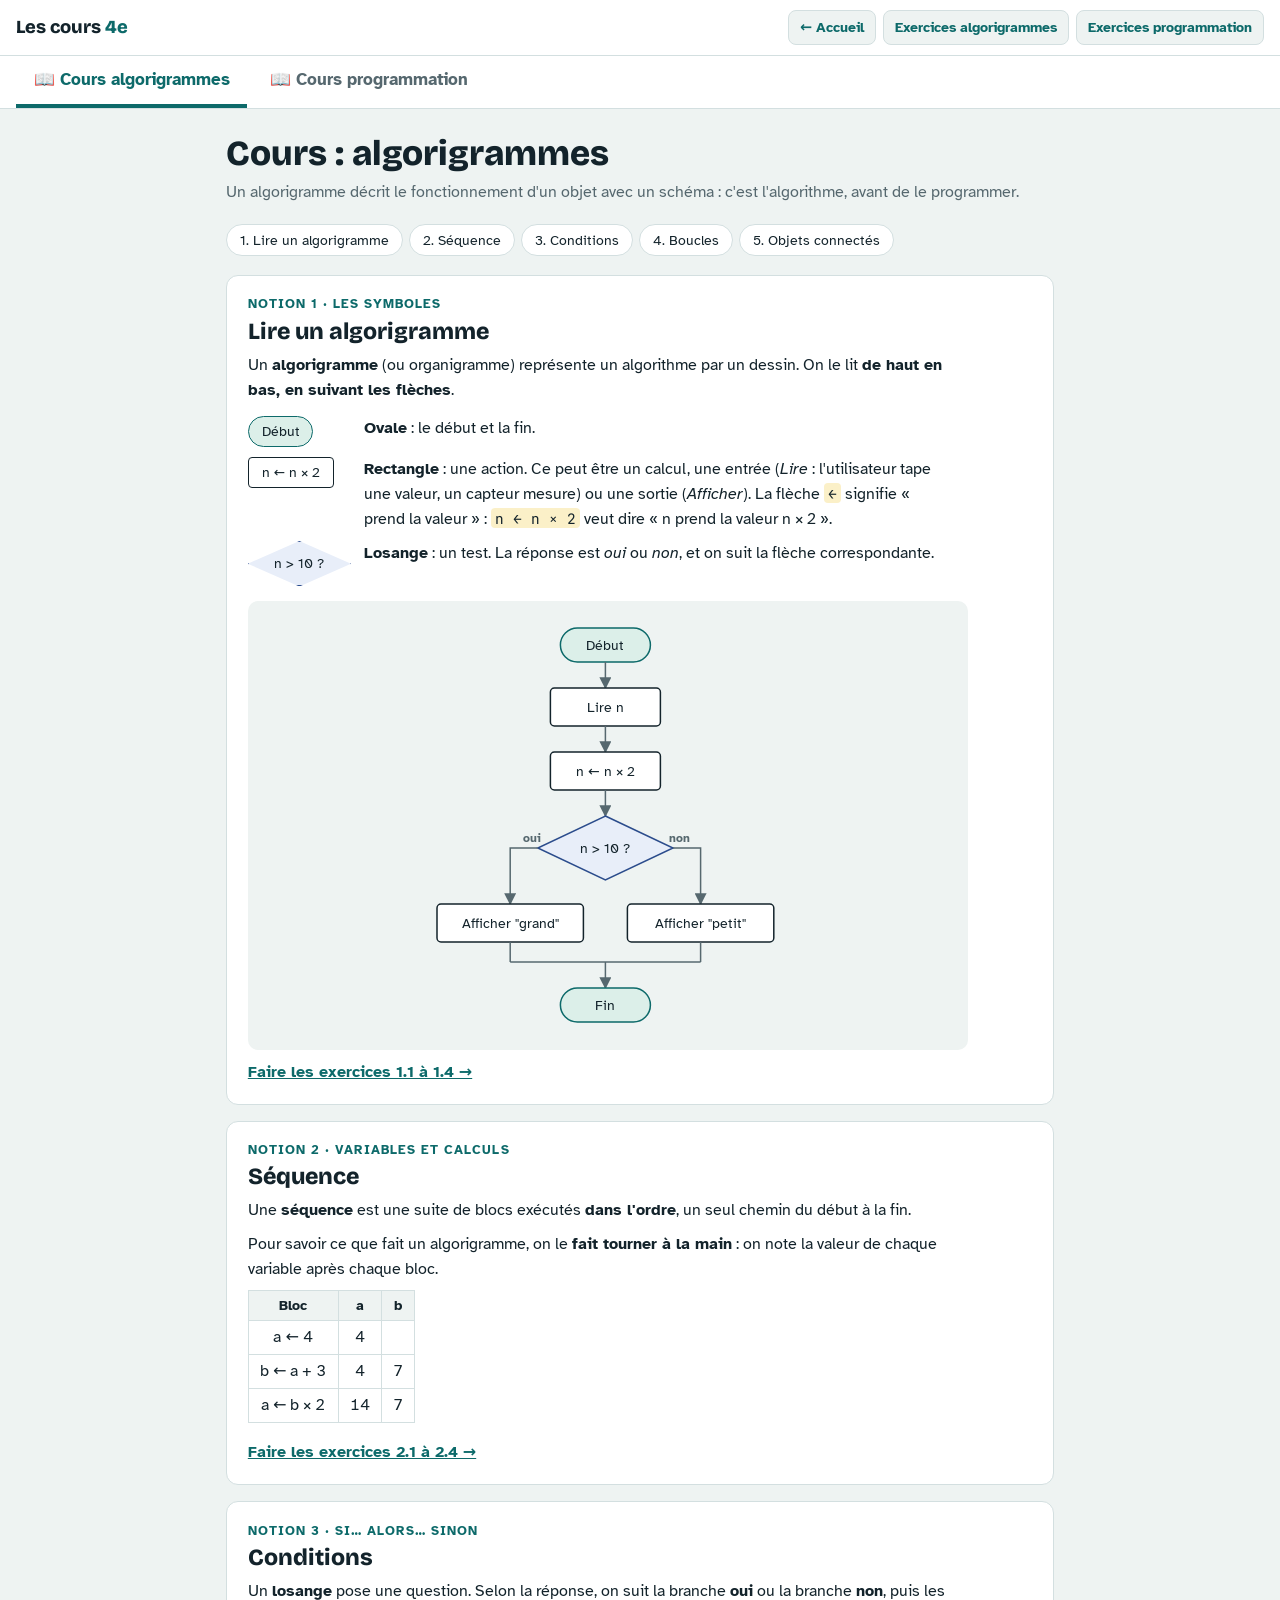
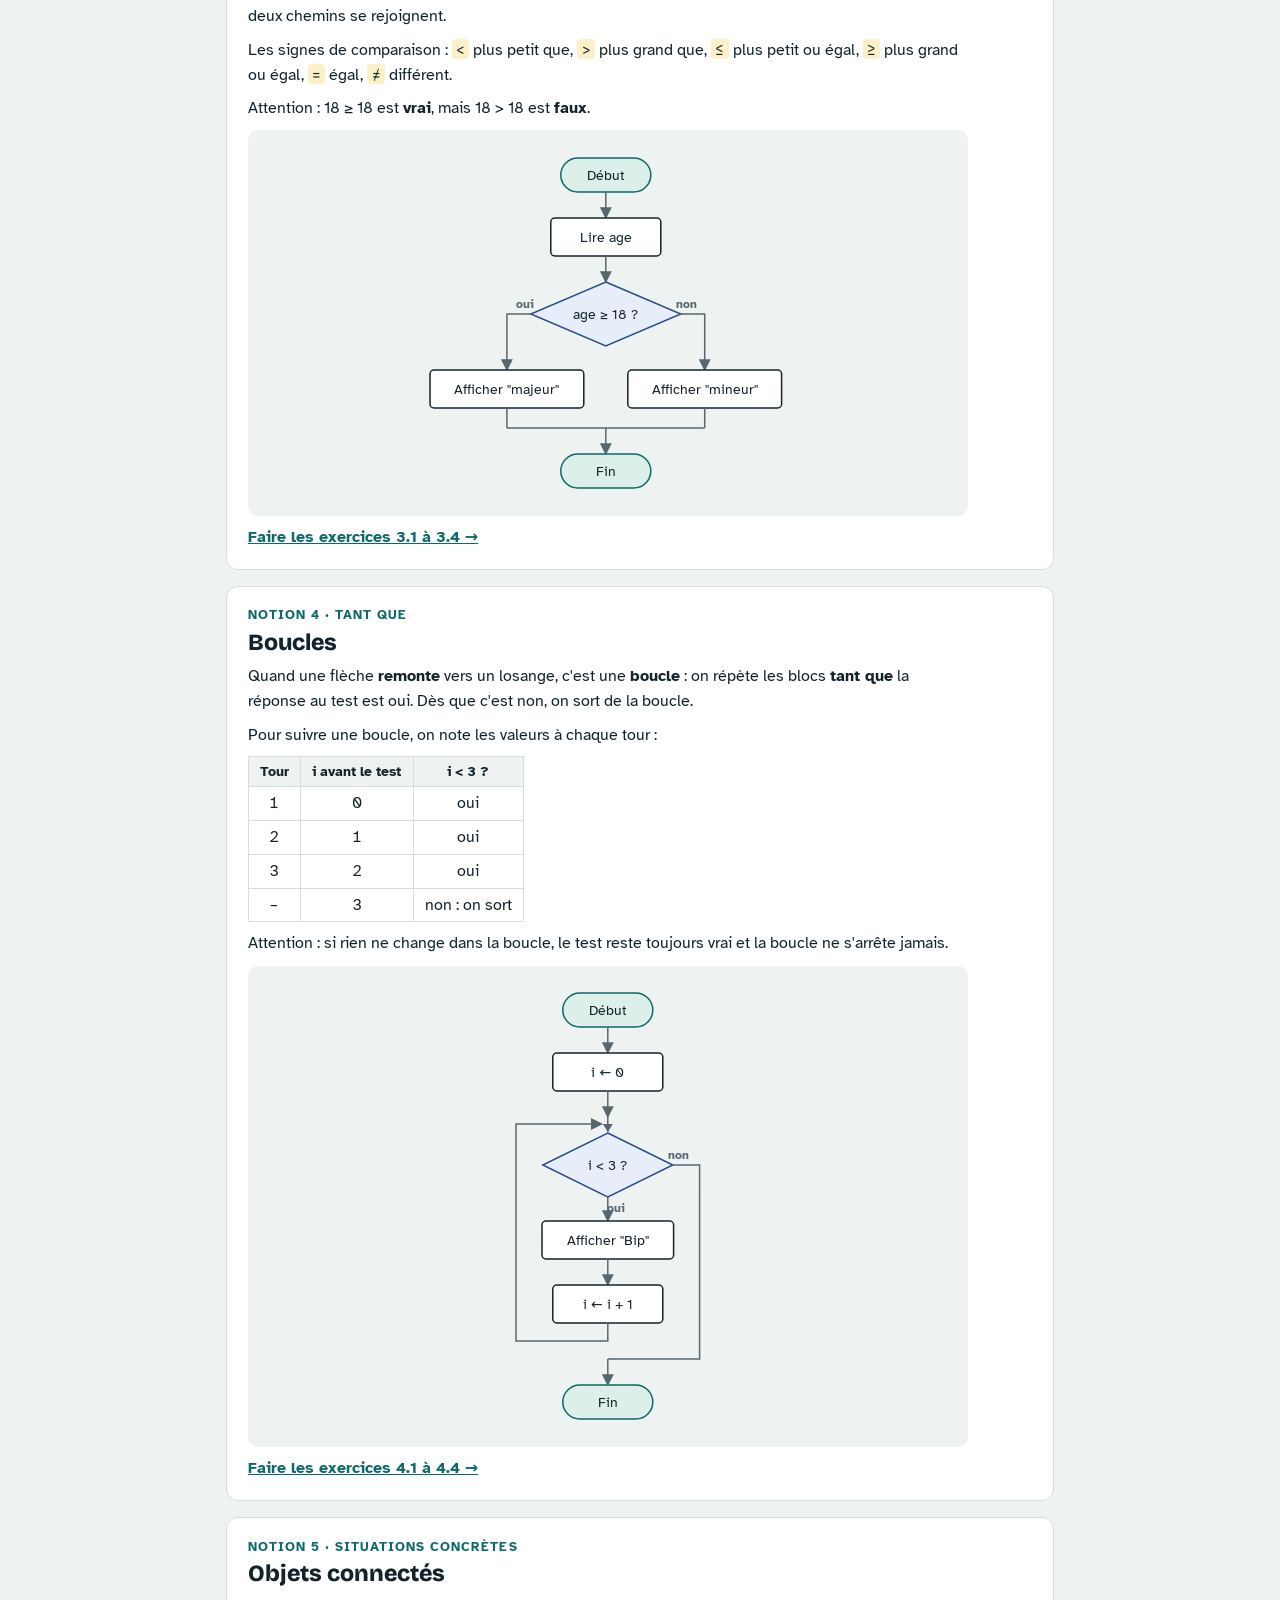
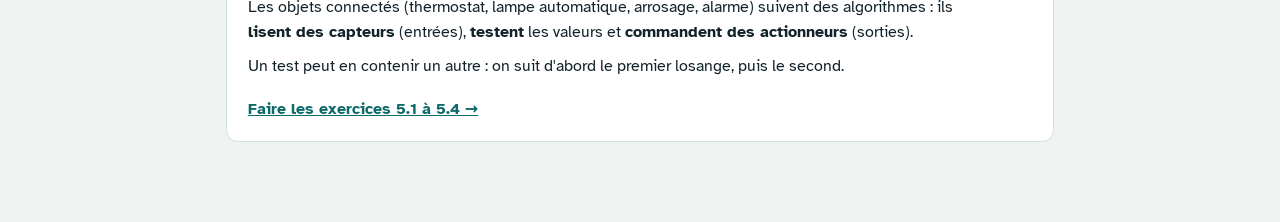
==== cours.html @ adcf1be6 "Add files via upload" ====
<!doctype html>
<html lang="fr">
<head>
<meta charset="utf-8">
<meta name="viewport" content="width=device-width,initial-scale=1">
<title>Les cours · 4e</title>
<link rel="preconnect" href="https://fonts.googleapis.com">
<link rel="preconnect" href="https://fonts.gstatic.com" crossorigin>
<link rel="stylesheet" href="https://fonts.googleapis.com/css2?family=Atkinson+Hyperlegible:ital,wght@0,400;0,700;1,400&family=Bricolage+Grotesque:opsz,wght@12..96,600;12..96,800&family=JetBrains+Mono:wght@400;600&display=swap">
<link rel="stylesheet" href="style.css?v=20261015a">
<style>
body { min-height: 100vh; }
.barre .droite { margin-left: auto; }
.onglets { display: flex; gap: .3rem; padding: 0 16px; background: var(--papier); border-bottom: 1px solid var(--trait); overflow-x: auto; }
.onglets button { border: 0; background: none; font: 700 1.05rem var(--f-texte); color: var(--doux); padding: .85rem 1.1rem; border-bottom: 4px solid transparent; cursor: pointer; white-space: nowrap; }
.onglets button:hover { color: var(--encre); }
.onglets button[aria-selected="true"] { color: var(--accent); border-bottom-color: var(--accent); }
main { max-width: 860px; margin: 0 auto; padding: 1.6rem 16px 5rem; display: grid; gap: 1.2rem; }
.intro h1 { font-size: clamp(1.6rem, 4vw, 2.2rem); font-weight: 800; }
.intro p { margin: .3rem 0 0; color: var(--doux); }
.sommaire { display: flex; flex-wrap: wrap; gap: .4rem; }
.sommaire a { text-decoration: none; color: var(--encre); background: var(--papier); border: 1.5px solid var(--trait); border-radius: 99px; padding: .25rem .8rem; font-size: .9rem; }
.sommaire a:hover { border-color: var(--accent); }
.lecon { background: var(--papier); border: 1px solid var(--trait); border-radius: 12px; padding: 1.2rem 1.3rem; scroll-margin-top: 1rem; }
.lecon .num { font-size: .8rem; text-transform: uppercase; letter-spacing: .08em; color: var(--accent); font-weight: 700; }
.lecon h2 { font-size: 1.45rem; font-weight: 800; margin-top: .15rem; }
.lecon .texte { max-width: 72ch; }
.lecon .texte p { margin: .55rem 0; }
.lecon table.ops { border-collapse: collapse; margin: .5rem 0; } .lecon table.ops td { padding: .3rem .8rem .3rem 0; vertical-align: top; }
.lien-exos { display: inline-block; margin-top: .6rem; font-weight: 700; color: var(--accent); }
.cours-schema { background: var(--fond); border-radius: 10px; padding: .6rem; }
@media print { .barre, .onglets, .sommaire, .lien-exos { display: none; } body { background: #fff; } .lecon { break-inside: avoid; } }
</style>
</head>
<body>
<header class="barre">
  <div class="marque">Les cours <span>4e</span></div>
  <nav class="onglets-haut droite" aria-label="Navigation">
    <a href="index.html">← Accueil</a><a href="exercices.html?p=algo">Exercices algorigrammes</a><a href="exercices.html?p=blocs">Exercices programmation</a>
  </nav>
</header>
<div class="onglets" role="tablist" aria-label="Cours">
  <button id="o-algo" role="tab" aria-controls="panneau" type="button">📖 Cours algorigrammes</button>
  <button id="o-blocs" role="tab" aria-controls="panneau" type="button">📖 Cours programmation</button>
</div>
<main id="panneau" role="tabpanel">
  <div class="intro"><h1 id="titre"></h1><p id="sous-titre"></p></div>
  <nav class="sommaire" id="sommaire" aria-label="Sommaire"></nav>
  <div id="lecons" style="display:grid;gap:1rem"></div>
</main>
<script src="blocs-moteur.js?v=20261015a"></script>
<script src="schema.js?v=20261015a"></script>
<script src="algorigrammes.js?v=20261015a"></script>
<script src="blocs.js?v=20261015a"></script>
<script>
"use strict";
const $ = id => document.getElementById(id);
const COURS = {
  algo: { donnees: window.PARCOURS_ALGO, titre: "Cours : algorigrammes", sous: "Un algorigramme décrit le fonctionnement d'un objet avec un schéma : c'est l'algorithme, avant de le programmer.", exos: "exercices.html?p=algo" },
  blocs: { donnees: window.PARCOURS_BLOCS, titre: "Cours : programmer un objet", sous: "Programmer avec des blocs les capteurs et les actionneurs d'un objet technique.", exos: "exercices.html?p=blocs" }
};
function afficher(nom) {
  if (!COURS[nom]) nom = "algo";
  const c = COURS[nom];
  ["algo", "blocs"].forEach(n => $("o-" + n).setAttribute("aria-selected", String(n === nom)));
  $("titre").textContent = c.titre; $("sous-titre").textContent = c.sous; document.title = c.titre + " · 4e";
  const som = $("sommaire"), lec = $("lecons");
  som.replaceChildren(); lec.replaceChildren();
  c.donnees.forEach((m, i) => {
    const ancre = `${nom}-${i + 1}`;
    const a = document.createElement("a");
    a.href = "#" + ancre; a.textContent = `${i + 1}. ${m.titre}`;
    a.addEventListener("click", ev => { ev.preventDefault(); document.getElementById(ancre).scrollIntoView({ behavior: "smooth" }); });
    som.appendChild(a);
    const s = document.createElement("section");
    s.className = "lecon"; s.id = ancre;
    s.innerHTML = `<div class="num"></div><h2></h2><div class="texte"></div>`;
    s.querySelector(".num").textContent = `Notion ${i + 1} · ${m.notion}`;
    s.querySelector("h2").textContent = m.titre;
    s.querySelector(".texte").innerHTML = m.cours + (m.schemaCours ? `<div class="cours-schema">${Schema.dessiner(m.schemaCours)}</div>` : "");
    const l = document.createElement("a");
    l.className = "lien-exos"; l.href = c.exos; l.textContent = `Faire les exercices ${i + 1}.1 à ${i + 1}.${m.exercices.length} →`;
    s.appendChild(l);
    lec.appendChild(s);
  });
}
const depuisAdresse = () => afficher(location.hash.replace("#", "").split("-")[0]);
["algo", "blocs"].forEach(n => $("o-" + n).addEventListener("click", () => { history.replaceState(null, "", "#" + n); afficher(n); window.scrollTo(0, 0); }));
window.addEventListener("hashchange", depuisAdresse);
depuisAdresse();
</script>
</body>
</html>
---- style.css ----
/* Styles communs des pages 4e (accueil, exercices, cours). */
:root {
  --fond: #eef3f2; --papier: #ffffff; --encre: #13232b; --doux: #56686f; --trait: #d3dfe0;
  --accent: #0d6a6a; --accent-fort: #0a5252; --surligne: #f2c230; --surligne-doux: #fbf0c8;
  --ok: #1d8049; --ok-doux: #dcf1e4; --ko: #b93d2a; --ko-doux: #f8e1dc; --code-fond: #f7faf9;
  --sch-ovale: #dcefe9; --sch-losange: #e8eef9; --sch-losange-trait: #2b4c8c; --sch-es-trait: #a86a00;
  --f-titre: "Bricolage Grotesque", "Segoe UI", system-ui, sans-serif;
  --f-texte: "Atkinson Hyperlegible", "Segoe UI", system-ui, sans-serif;
  --f-code: "JetBrains Mono", ui-monospace, "Cascadia Code", Consolas, monospace;
  --rayon: 10px;
  color-scheme: light;
}
@media (prefers-color-scheme: dark) {
  :root {
    --fond: #0e171a; --papier: #152126; --encre: #e3ecec; --doux: #93a5aa; --trait: #2a3b41;
    --accent: #4db3ab; --accent-fort: #7ccbc4; --surligne: #f0c645; --surligne-doux: #3b3420;
    --ok: #52c483; --ok-doux: #173326; --ko: #f07b63; --ko-doux: #3a211c; --code-fond: #111b1f;
    --sch-ovale: #173330; --sch-losange: #1b2740; --sch-losange-trait: #8aa8e6; --sch-es-trait: #f0c645;
    color-scheme: dark;
  }
}
* { box-sizing: border-box; }
[hidden] { display: none !important; }
html, body { height: 100%; }
body { margin: 0; background: var(--fond); color: var(--encre); font: 16px/1.55 var(--f-texte); }
button, input, textarea, select { font: inherit; color: inherit; }
code, pre { font-family: var(--f-code); font-size: .9em; }
:focus-visible { outline: 3px solid var(--surligne); outline-offset: 2px; }
h1, h2, h3 { font-family: var(--f-titre); text-wrap: balance; line-height: 1.15; margin: 0; }

.bouton { border: 1.5px solid var(--trait); background: var(--papier); border-radius: 8px; padding: .55rem 1rem; cursor: pointer; font-weight: 700; display: inline-flex; gap: .45rem; align-items: center; }
.bouton:hover:not(:disabled) { border-color: var(--accent); }
.bouton:disabled { opacity: .5; cursor: progress; }
.bouton.plein { background: var(--accent); border-color: var(--accent); color: var(--papier); }
.bouton.plein:hover:not(:disabled) { background: var(--accent-fort); border-color: var(--accent-fort); }
.bouton.discret { border-color: transparent; background: transparent; color: var(--doux); padding-inline: .6rem; }
.bouton.discret:hover { color: var(--encre); }
kbd { font-family: var(--f-code); font-size: .75em; border: 1px solid currentColor; border-radius: 4px; padding: 0 .3em; opacity: .7; font-weight: 400; }

/* ---------- Connexion ---------- */
#ecran-connexion { min-height: 100%; display: grid; place-items: center; padding: 2rem 16px; }
.carte-connexion { width: min(420px, 100%); background: var(--papier); border: 1px solid var(--trait); border-radius: 16px; padding: 2rem 1.75rem; display: grid; gap: 1.1rem; }
.carte-connexion h1 { font-size: 2rem; font-weight: 800; }
.carte-connexion h1 span { background: linear-gradient(transparent 60%, var(--surligne) 60%); padding-inline: .1em; }
.carte-connexion p { margin: 0; color: var(--doux); }
.champ { display: grid; gap: .3rem; }
.champ label { font-weight: 700; font-size: .95rem; }
.champ input { border: 1.5px solid var(--trait); border-radius: 8px; padding: .65rem .8rem; background: var(--fond); font-family: var(--f-code); }
.champ input:focus { border-color: var(--accent); outline: none; }
.erreur-connexion { color: var(--ko); background: var(--ko-doux); border-radius: 8px; padding: .6rem .8rem; font-size: .95rem; }
.bandeau-demo { background: var(--surligne-doux); border-radius: 8px; padding: .6rem .8rem; font-size: .9rem; }

/* ---------- Application ---------- */
#app { height: 100%; display: grid; grid-template-rows: auto 1fr; }
.barre { display: flex; align-items: center; gap: 1rem; padding: .6rem 16px; background: var(--papier); border-bottom: 1px solid var(--trait); flex-wrap: wrap; }
.barre .marque { font-family: var(--f-titre); font-weight: 800; font-size: 1.15rem; }
.barre .marque span { color: var(--accent); }
.jauge { display: flex; align-items: center; gap: .6rem; flex: 1; min-width: 160px; max-width: 360px; font-size: .9rem; color: var(--doux); font-variant-numeric: tabular-nums; }
.jauge .piste { flex: 1; height: 8px; background: var(--trait); border-radius: 99px; overflow: hidden; }
.jauge .rempli { height: 100%; background: var(--accent); border-radius: 99px; transition: width .4s; }
.statut { font-size: .85rem; color: var(--doux); display: flex; align-items: center; gap: .4rem; }
.statut::before { content: ""; width: 8px; height: 8px; border-radius: 50%; background: var(--ok); }
.statut.attente::before { background: var(--surligne); }
.statut.demo::before { background: var(--doux); }
.eleve { margin-left: auto; display: flex; align-items: center; gap: .5rem; font-weight: 700; }
.eleve small { font-weight: 400; color: var(--doux); }

.corps { display: grid; grid-template-columns: 250px minmax(0, 1fr); min-height: 0; }
#parcours { background: var(--papier); border-right: 1px solid var(--trait); overflow-y: auto; padding: 1rem .75rem 2rem; display: grid; gap: 1rem; align-content: start; }
.module h2 { font-size: .95rem; font-weight: 600; display: flex; justify-content: space-between; gap: .5rem; padding-inline: .35rem; }
.module h2 small { font-family: var(--f-texte); font-weight: 400; color: var(--doux); font-variant-numeric: tabular-nums; }
.module .notion { font-size: .8rem; color: var(--doux); padding-inline: .35rem; margin: .1rem 0 .45rem; }
.pastilles { display: grid; grid-template-columns: repeat(4, 1fr); gap: .35rem; }
.pastille { border: 1.5px solid var(--trait); background: var(--fond); border-radius: 8px; padding: .35rem 0; cursor: pointer; font-family: var(--f-code); font-size: .8rem; font-variant-numeric: tabular-nums; text-align: center; }
.pastille:hover { border-color: var(--accent); }
.pastille.tente { border-color: var(--surligne); background: var(--surligne-doux); }
.pastille.reussi { border-color: var(--ok); background: var(--ok-doux); color: var(--ok); font-weight: 600; }
.pastille.actif { outline: 2.5px solid var(--accent); outline-offset: 1px; }

#exo { overflow-y: auto; padding: 1.5rem 16px 4rem; }
.exo-contenu { max-width: 860px; margin-inline: auto; display: grid; gap: 1.1rem; }
.exo-tete { display: flex; justify-content: space-between; align-items: end; gap: 1rem; flex-wrap: wrap; }
.surtitre { font-size: .8rem; text-transform: uppercase; letter-spacing: .08em; color: var(--accent); font-weight: 700; margin: 0 0 .25rem; }
.exo-tete h1 { font-size: clamp(1.5rem, 3vw, 2rem); font-weight: 800; }
.exo-tete h1 .num { font-family: var(--f-code); font-weight: 400; color: var(--doux); font-size: .65em; margin-right: .4rem; vertical-align: .15em; }

details.cours { background: var(--papier); border: 1px solid var(--trait); border-radius: var(--rayon); }
details.cours summary { cursor: pointer; padding: .7rem 1rem; font-weight: 700; list-style: none; display: flex; justify-content: space-between; }
details.cours summary::after { content: "Afficher"; font-weight: 400; color: var(--accent); font-size: .9rem; }
details.cours[open] summary::after { content: "Masquer"; }
details.cours summary::-webkit-details-marker { display: none; }
.cours-texte { padding: 0 1rem 1rem; max-width: 68ch; }
.cours-texte p { margin: .5rem 0; }
.cours-texte pre, .enonce pre { background: var(--code-fond); border: 1px solid var(--trait); border-radius: 8px; padding: .6rem .8rem; overflow-x: auto; margin: .5rem 0; }
.cours-texte pre.sortie, .enonce pre.sortie { border-style: dashed; color: var(--doux); }
.cours-texte table.ops { border-collapse: collapse; margin: .5rem 0; }
.cours-texte table.ops td { padding: .25rem .8rem .25rem 0; vertical-align: top; }
:not(pre) > code { background: var(--surligne-doux); padding: .05em .3em; border-radius: 4px; }

.enonce { font-size: 1.08rem; max-width: 70ch; }
.enonce p { margin: .4rem 0; }



.actions { display: flex; gap: .6rem; flex-wrap: wrap; align-items: center; }
.actions .espace { flex: 1; }


.indice { background: var(--surligne-doux); border-radius: 8px; padding: .7rem .9rem; }
.indice b { font-family: var(--f-titre); }
.indice pre { margin: .3rem 0 0; white-space: pre-wrap; }

.verdict { border-radius: var(--rayon); padding: 1rem 1.1rem; display: grid; gap: .8rem; }
.verdict.reussi { background: var(--ok-doux); border: 1.5px solid var(--ok); }
.verdict.rate { background: var(--papier); border: 1.5px solid var(--ko); }
.verdict h2 { font-size: 1.25rem; }
.verdict.reussi h2 { color: var(--ok); }
.verdict.rate h2 { color: var(--ko); }
.verdict ul.regles { margin: 0; padding-left: 1.2rem; }
.tests { display: grid; gap: .5rem; }
.test { display: grid; grid-template-columns: auto minmax(0, 1fr); gap: .2rem .7rem; padding: .55rem .7rem; border-radius: 8px; background: var(--fond); font-size: .92rem; }
.test .icone { font-weight: 800; font-family: var(--f-code); }
.test.ok .icone { color: var(--ok); }
.test.ko .icone { color: var(--ko); }
.test .detail { display: grid; grid-template-columns: repeat(auto-fit, minmax(160px, 1fr)); gap: .4rem .8rem; grid-column: 2; }
.test .detail div { min-width: 0; }
.test .detail span { font-size: .75rem; text-transform: uppercase; letter-spacing: .06em; color: var(--doux); }
.test .detail pre { margin: .1rem 0 0; white-space: pre-wrap; word-break: break-word; font-size: .85rem; }

.chargement { display: inline-flex; gap: .5rem; align-items: center; color: var(--doux); font-size: .9rem; }
.chargement::before { content: ""; width: 14px; height: 14px; border: 2px solid var(--trait); border-top-color: var(--accent); border-radius: 50%; animation: tourne .8s linear infinite; }
@keyframes tourne { to { transform: rotate(360deg); } }
@media (prefers-reduced-motion: reduce) { .chargement::before { animation: none; } .jauge .rempli { transition: none; } }

@media (max-width: 820px) {
  #app { height: auto; min-height: 100%; }
  .corps { grid-template-columns: minmax(0, 1fr); }
  #parcours { border-right: 0; border-bottom: 1px solid var(--trait); grid-auto-flow: column; grid-auto-columns: minmax(200px, 1fr); overflow-x: auto; overflow-y: hidden; padding: .8rem 16px; }
  #exo { overflow: visible; }
  .eleve { margin-left: 0; }
}

/* ---------- Algorigrammes ---------- */
.schema-zone { background: var(--papier); border: 1px solid var(--trait); border-radius: var(--rayon); padding: .8rem; overflow-x: auto; display: flex; justify-content: center; }
.schema { max-width: 100%; height: auto; }
.schema text { font: 14px var(--f-texte); dominant-baseline: central; text-anchor: middle; fill: var(--encre); }
.schema .sch-etiquette { font-size: 12px; font-weight: 700; fill: var(--doux); dominant-baseline: auto; }
.sch-debut, .sch-fin { fill: var(--sch-ovale); stroke: var(--accent); stroke-width: 1.5; }
.sch-action { fill: var(--papier); stroke: var(--encre); stroke-width: 1.5; }
.sch-es { fill: var(--surligne-doux); stroke: var(--sch-es-trait); stroke-width: 1.5; }
.sch-si { fill: var(--sch-losange); stroke: var(--sch-losange-trait); stroke-width: 1.5; }
.schema .sch-trou { fill: var(--papier); stroke: var(--ko); stroke-dasharray: 5 4; stroke-width: 2; }
.schema .sch-texte-trou { fill: var(--ko); font-weight: 700; }
.sch-fleche, .sch-trait { fill: none; stroke: var(--doux); stroke-width: 1.5; }
.sch-pointe { fill: var(--doux); }
.cours-schema { display: flex; justify-content: center; margin-top: .6rem; overflow-x: auto; }
.forme { display: inline-block; padding: .25rem .8rem; font-size: .85rem; border: 1.5px solid var(--encre); background: var(--papier); white-space: nowrap; }
.forme.ovale { border-radius: 99px; background: var(--sch-ovale); border-color: var(--accent); }
.forme.para { transform: skewX(-15deg); background: var(--surligne-doux); border-color: var(--sch-es-trait); }
.forme.rect { border-radius: 4px; }
.forme.losange { background: var(--sch-losange); border-color: var(--sch-losange-trait); clip-path: polygon(50% 0, 100% 50%, 50% 100%, 0 50%); padding: .7rem 1.6rem; }
table.trace { border-collapse: collapse; margin: .5rem 0; font-variant-numeric: tabular-nums; }
table.trace th, table.trace td { border: 1px solid var(--trait); padding: .25rem .7rem; text-align: center; }
table.trace th { background: var(--fond); font-size: .85rem; }
.reponse { display: grid; gap: .5rem; }
.reponse > label.question { font-weight: 700; }
.choix { display: flex; align-items: center; gap: .7rem; padding: .65rem .9rem; border: 1.5px solid var(--trait); border-radius: 10px; background: var(--papier); cursor: pointer; }
.choix:hover { border-color: var(--accent); }
.choix.coche { border-color: var(--accent); background: var(--sch-ovale); }
.choix input { width: 1.1rem; height: 1.1rem; accent-color: var(--accent); }
.reponse input[type=text] { font: inherit; border: 1.5px solid var(--trait); border-radius: 8px; padding: .6rem .8rem; background: var(--papier); max-width: 26rem; }
.reponse input[type=text]:focus, .reponse select:focus { outline: none; border-color: var(--accent); }
.case { display: flex; align-items: center; gap: .7rem; flex-wrap: wrap; }
.case b { color: var(--ko); min-width: 4.5rem; }
.reponse select { font: inherit; border: 1.5px solid var(--trait); border-radius: 8px; padding: .5rem .7rem; background: var(--papier); max-width: 100%; }
.verdict p { margin: 0; }
.onglets-haut { display: flex; gap: .4rem; }
.onglets-haut a { font-weight: 700; font-size: .9rem; color: var(--accent); text-decoration: none; border: 1.5px solid var(--trait); border-radius: 8px; padding: .35rem .7rem; background: var(--fond); white-space: nowrap; }
.onglets-haut a:hover { border-color: var(--accent); }

/* ---------- 4e : connexion en binôme ---------- */
.binome-choix { display: flex; align-items: center; gap: .6rem; font-weight: 700; cursor: pointer; padding: .6rem .8rem; border: 1.5px dashed var(--trait); border-radius: 10px; }
.binome-choix input { width: 1.15rem; height: 1.15rem; accent-color: var(--accent); }
.eleve-bloc { display: grid; gap: .7rem; padding: .8rem; border-radius: 10px; background: var(--fond); }
.eleve-bloc > b { font-family: var(--f-titre); }
.onglets-haut { display: flex; gap: .4rem; flex-wrap: wrap; }
.onglets-haut a { font-weight: 700; font-size: .9rem; color: var(--accent); text-decoration: none; border: 1.5px solid var(--trait); border-radius: 8px; padding: .35rem .7rem; background: var(--fond); white-space: nowrap; }
.onglets-haut a:hover { border-color: var(--accent); }

/* ---------- Blocs dessinés (cours, énoncés) ---------- */
.bk-exemple { margin: .7rem 0; padding: .8rem; background: var(--fond); border-radius: 10px; overflow-x: auto; }
.bk-prog { display: inline-flex; flex-direction: column; align-items: flex-start; font: 700 14px/1.2 var(--f-texte); color: #fff; }
.bk { --c: #FFAB19; display: inline-flex; flex-direction: column; align-items: stretch; margin-top: 2px; min-width: 3rem; }
.bk > .bk-ligne { background: var(--c); border-radius: 6px; padding: .4rem .65rem; display: flex; align-items: center; gap: .35rem; flex-wrap: wrap; text-shadow: 0 1px 0 rgba(0,0,0,.12); }
.bk-evenement { --c: #FFBF00; } .bk-chapeau > .bk-ligne { border-radius: 18px 18px 6px 6px; padding-top: .7rem; color: #3a2a00; text-shadow: none; }
.bk-controle { --c: #FFAB19; } .bk-action { --c: #9966FF; } .bk-variable { --c: #FF8C1A; }
.bk-c > .bk-ligne { border-radius: 6px 6px 0 6px; }
.bk-c > .bk-ligne + .bk-dedans { margin-top: 0; }
.bk-dedans { border-left: 16px solid var(--c); padding: 2px 0 2px 2px; display: flex; flex-direction: column; align-items: flex-start; min-height: 18px; }
.bk-c > .bk-dedans + .bk-ligne { border-radius: 0 6px 6px 0; }
.bk-pied { background: var(--c); height: 14px; border-radius: 0 6px 6px 6px; }
.bk-vide { height: 14px; }
.bk-ovale { background: #fff; color: #333; border-radius: 99px; padding: .1rem .55rem; font-weight: 600; text-shadow: none; display: inline-flex; gap: .3rem; align-items: center; }
.bk-ovale.bk-capteur { background: #5CB1D6; color: #fff; }
.bk-ovale.bk-var { background: #FF8C1A; color: #fff; border: 1px solid rgba(0,0,0,.12); }
.bk-ovale.bk-op { background: #59C059; color: #fff; border: 1px solid rgba(0,0,0,.12); }
.bk-ovale.bk-menu { background: rgba(0,0,0,.15); color: #fff; }
.bk-hexa { display: inline-flex; align-items: center; gap: .3rem; padding: .15rem 14px; background: #59C059; color: #fff; clip-path: polygon(10px 0, calc(100% - 10px) 0, 100% 50%, calc(100% - 10px) 100%, 10px 100%, 0 50%); }
.bk-hexa.bk-capteur { background: #5CB1D6; }
.bk-hexa .bk-hexa { background: rgba(0,0,0,.12); }
.bk-trou { display: inline-block; width: 2.6rem; height: 1.3rem; background: rgba(0,0,0,.2); clip-path: polygon(8px 0, calc(100% - 8px) 0, 100% 50%, calc(100% - 8px) 100%, 8px 100%, 0 50%); }

/* ---------- Espace de programmation (Blockly) ---------- */
.zone-blocs { border: 1.5px solid var(--trait); border-radius: var(--rayon); overflow: hidden; background: var(--papier); }
.zone-blocs-tete { display: flex; justify-content: space-between; align-items: center; gap: .5rem; flex-wrap: wrap; padding: .35rem .5rem .35rem .9rem; border-bottom: 1px solid var(--trait); font-size: .85rem; color: var(--doux); }
#blockly { height: 470px; width: 100%; }
.blocklyToolboxDiv { font-family: var(--f-texte) !important; }
.blocklyTreeLabel { font-family: var(--f-texte) !important; }
.avertissements { background: var(--surligne-doux); border-radius: 8px; padding: .6rem .9rem; margin: 0; }
.avertissements li { margin: .15rem 0; }

/* ---------- Simulation : état de l'objet et chronogramme ---------- */
.simulation { background: var(--papier); border: 1px solid var(--trait); border-radius: var(--rayon); padding: .8rem; display: grid; gap: .7rem; }
.simulation-tete { display: flex; justify-content: space-between; align-items: center; gap: .6rem; flex-wrap: wrap; }
.simulation-tete h2 { font-size: 1.05rem; }
.simulation-tete .temps { font-family: var(--f-code); font-variant-numeric: tabular-nums; color: var(--doux); }
.objet-etat { display: flex; flex-wrap: wrap; gap: .5rem; }
.etat { border: 1.5px solid var(--trait); border-radius: 10px; padding: .4rem .7rem; display: flex; align-items: center; gap: .5rem; background: var(--fond); font-size: .92rem; }
.etat small { color: var(--doux); }
.etat .voyant { width: 16px; height: 16px; border-radius: 50%; background: var(--trait); flex: none; }
.etat.on { border-color: #9966FF; }
.etat.on .voyant { background: #f2c230; box-shadow: 0 0 10px 2px #f2c230; }
.etat.capteur { border-style: dashed; border-color: #5CB1D6; }
.etat .lcd { font-family: var(--f-code); background: #1c2b1c; color: #a6f5a6; padding: .1rem .5rem; border-radius: 4px; min-width: 4ch; }
.chrono-zone { overflow-x: auto; }
.chrono { max-width: 100%; height: auto; display: block; }
.chrono .ch-temps { font: 11px var(--f-texte); fill: var(--doux); text-anchor: middle; }
.chrono .ch-label { font: 600 13px var(--f-texte); fill: var(--encre); text-anchor: end; dominant-baseline: central; }
.chrono .ch-label-capteur { fill: #2a7ea3; }
.chrono .ch-grille { stroke: var(--trait); stroke-dasharray: 2 3; }
.chrono .ch-base { stroke: var(--trait); }
.chrono .ch-haut { fill: #9966FF; }
.chrono .ch-haut-capteur { fill: #5CB1D6; }
.chrono .ch-valeur { fill: rgba(153,102,255,.16); stroke: #9966FF; }
.chrono .ch-valeur-capteur { fill: rgba(92,177,214,.16); stroke: #5CB1D6; }
.chrono .ch-valeur-vide { fill: none; stroke: var(--trait); stroke-dasharray: 3 3; }
.chrono .ch-val { font: 12px var(--f-code); fill: var(--encre); text-anchor: middle; dominant-baseline: central; }
.chrono .ch-ok circle { fill: var(--ok); } .chrono .ch-ko circle { fill: var(--ko); }
.chrono .ch-ok text, .chrono .ch-ko text { fill: #fff; font: 700 11px var(--f-texte); text-anchor: middle; dominant-baseline: central; }
.chrono .ch-tete { stroke: var(--surligne); stroke-width: 3; }
.legende { font-size: .85rem; color: var(--doux); margin: 0; }
@media (prefers-color-scheme: dark) { #blockly { filter: none; } }

a.bouton { color: var(--encre); text-decoration: none; }
a.bouton.plein { color: #fff; }
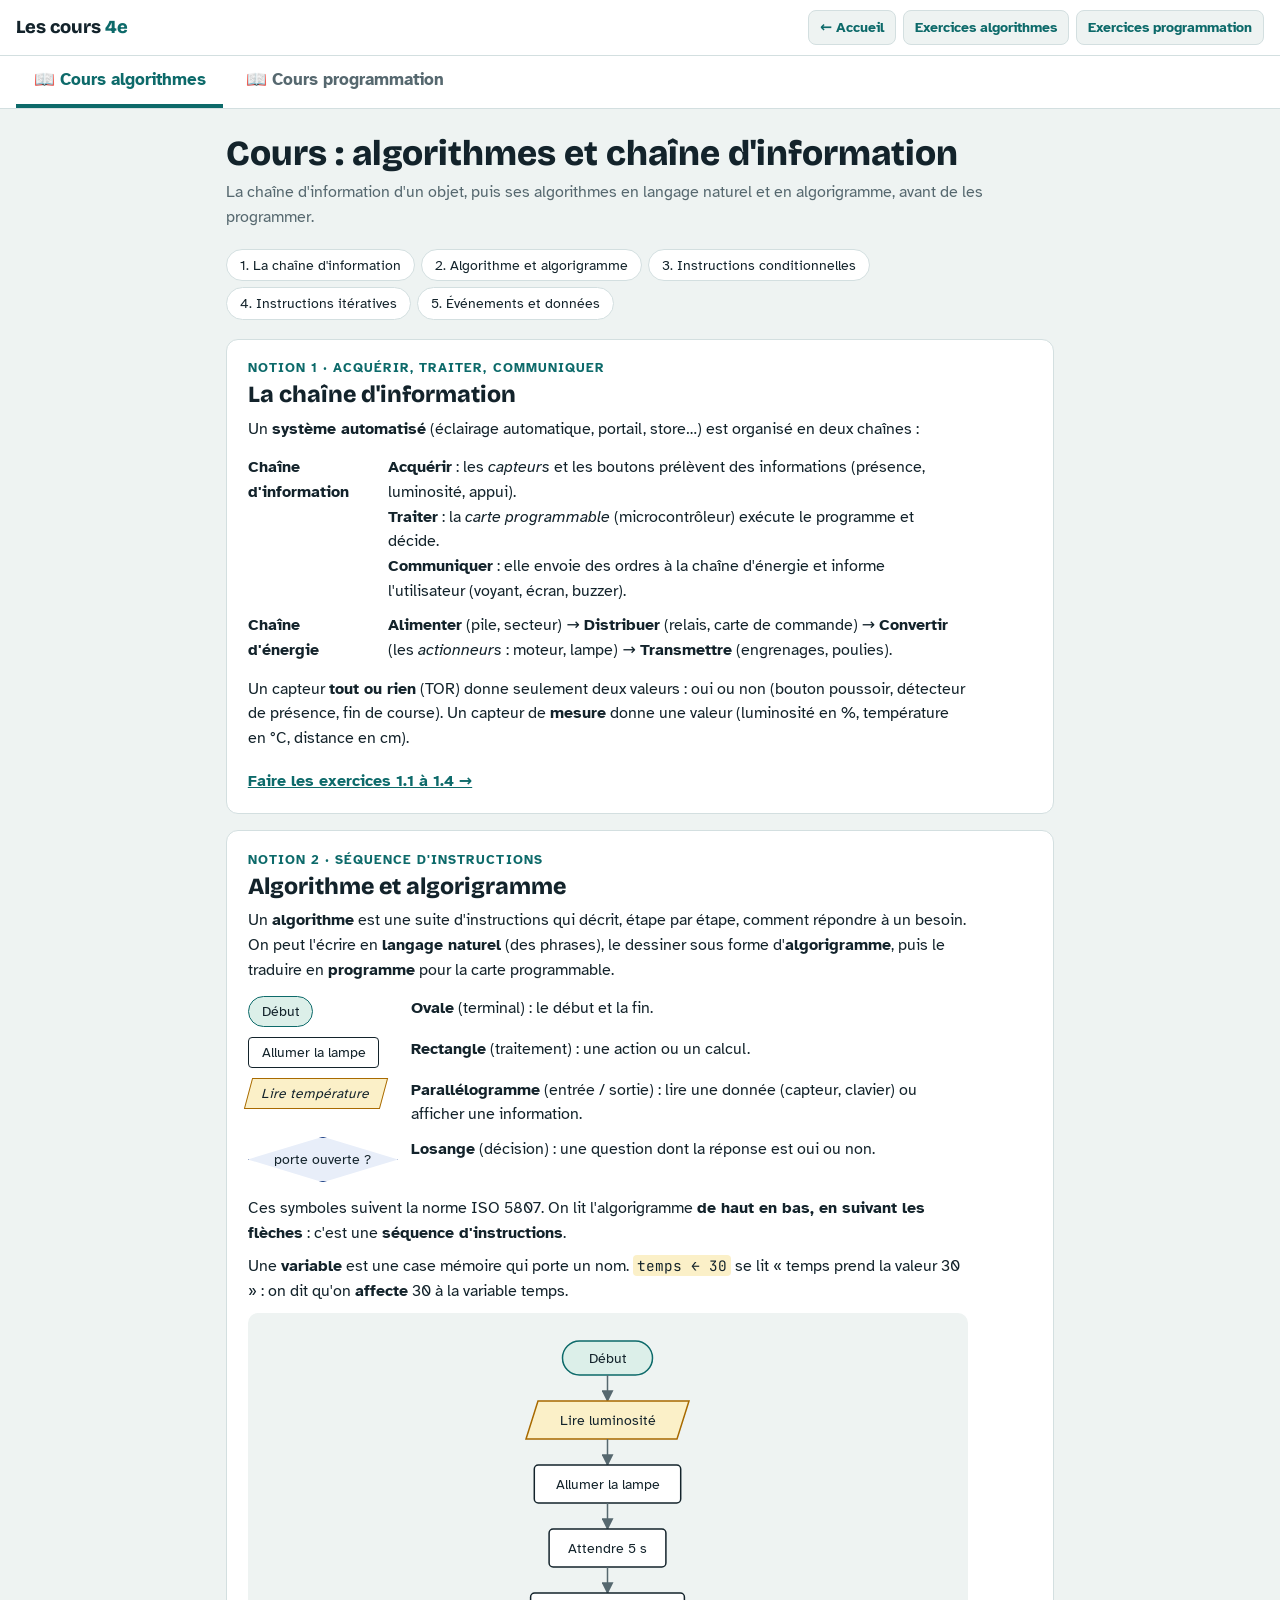
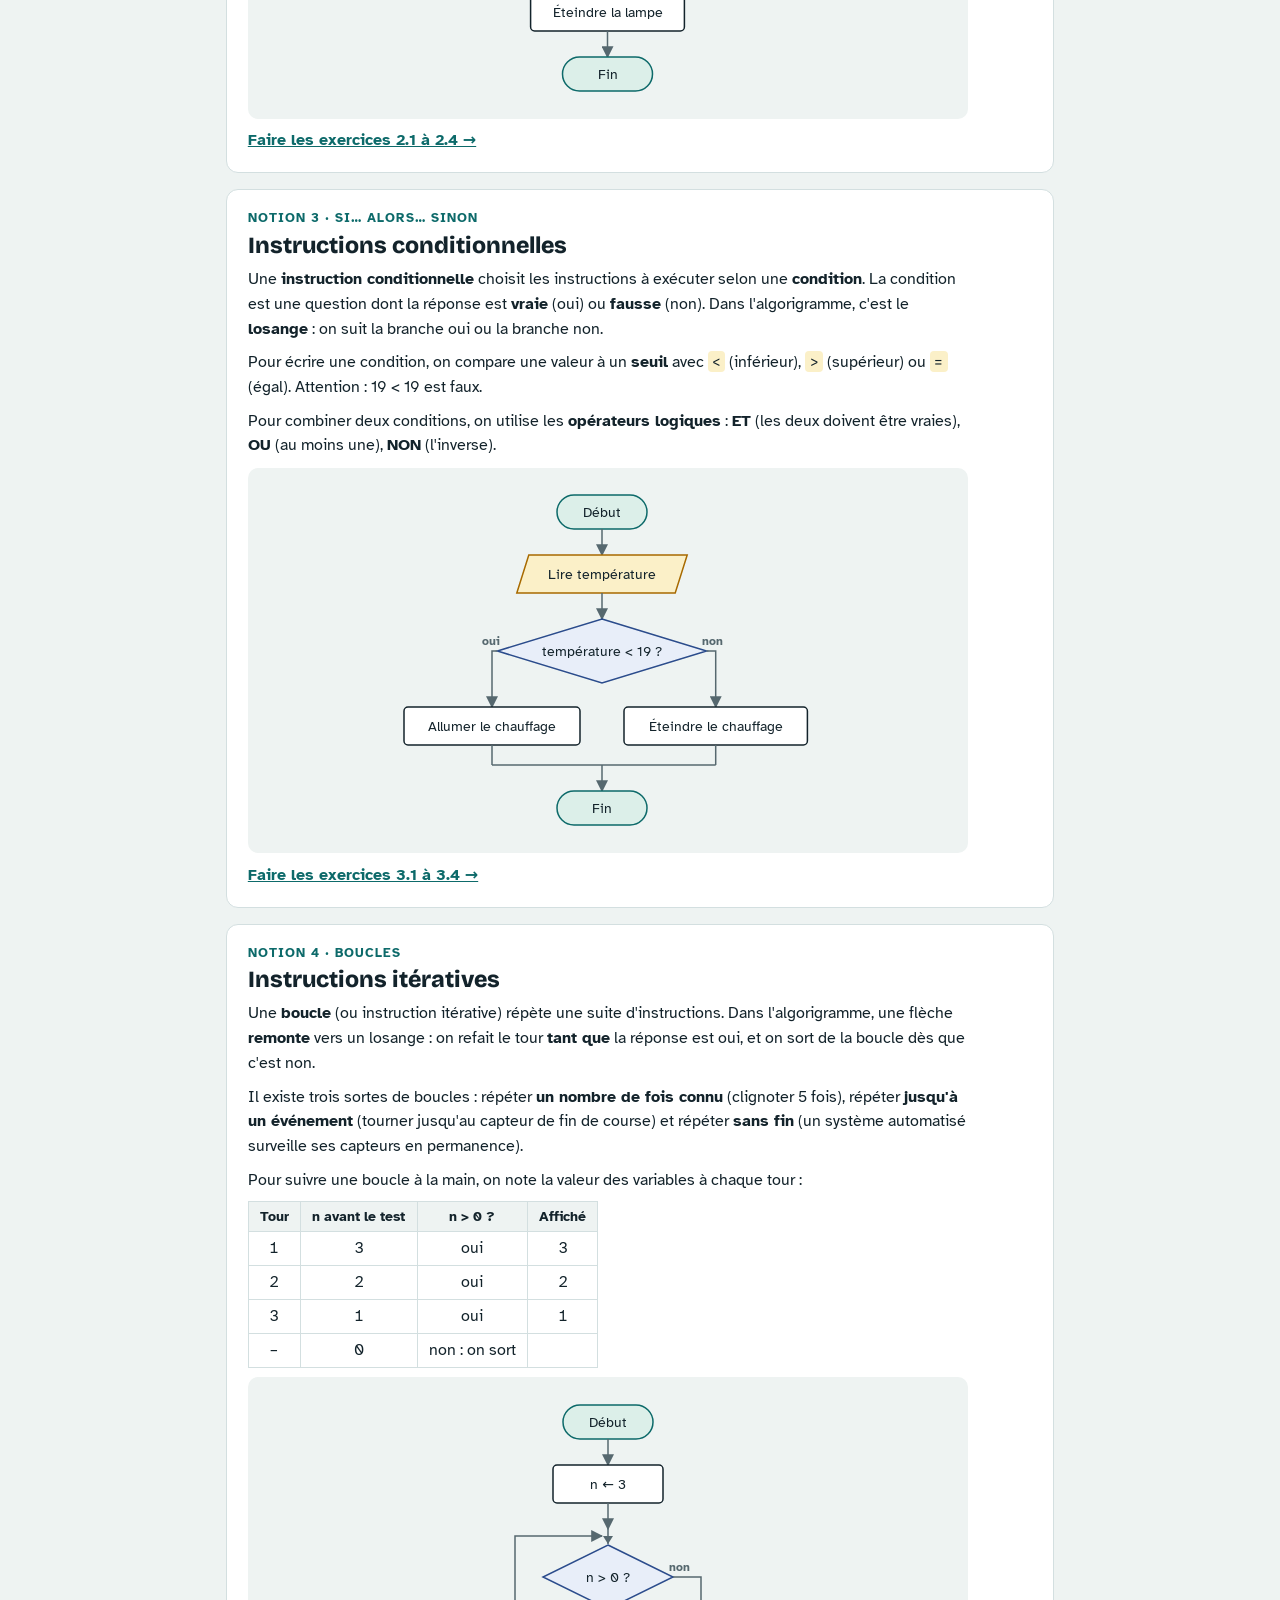
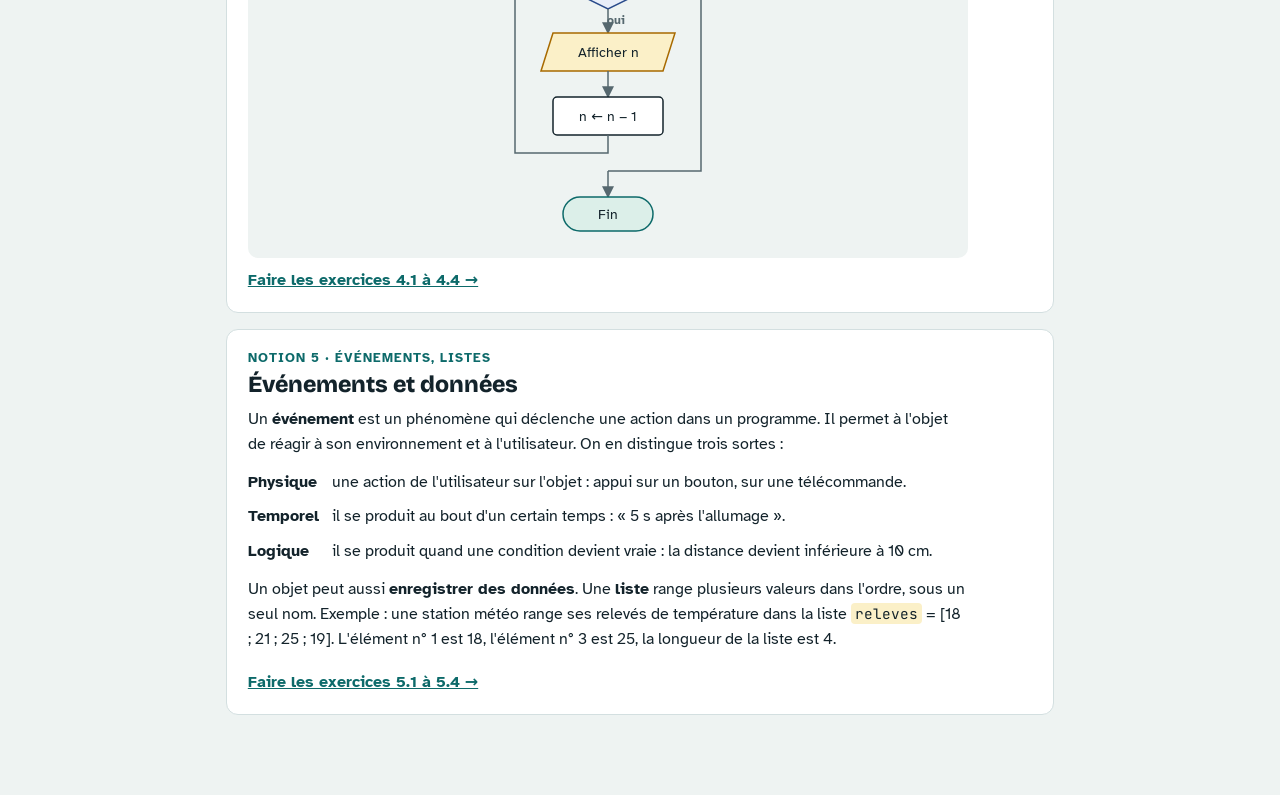
==== commit e01d3bcb: "Add files via upload" ====
--- a/cours.html
+++ b/cours.html
@@ -7,7 +7,7 @@
 <link rel="preconnect" href="https://fonts.googleapis.com">
 <link rel="preconnect" href="https://fonts.gstatic.com" crossorigin>
 <link rel="stylesheet" href="https://fonts.googleapis.com/css2?family=Atkinson+Hyperlegible:ital,wght@0,400;0,700;1,400&family=Bricolage+Grotesque:opsz,wght@12..96,600;12..96,800&family=JetBrains+Mono:wght@400;600&display=swap">
-<link rel="stylesheet" href="style.css?v=20261015a">
+<link rel="stylesheet" href="style.css?v=20261015b">
 <style>
 body { min-height: 100vh; }
 .barre .droite { margin-left: auto; }
@@ -36,11 +36,11 @@
 <header class="barre">
   <div class="marque">Les cours <span>4e</span></div>
   <nav class="onglets-haut droite" aria-label="Navigation">
-    <a href="index.html">← Accueil</a><a href="exercices.html?p=algo">Exercices algorigrammes</a><a href="exercices.html?p=blocs">Exercices programmation</a>
+    <a href="index.html">← Accueil</a><a href="exercices.html?p=algo">Exercices algorithmes</a><a href="exercices.html?p=blocs">Exercices programmation</a>
   </nav>
 </header>
 <div class="onglets" role="tablist" aria-label="Cours">
-  <button id="o-algo" role="tab" aria-controls="panneau" type="button">📖 Cours algorigrammes</button>
+  <button id="o-algo" role="tab" aria-controls="panneau" type="button">📖 Cours algorithmes</button>
   <button id="o-blocs" role="tab" aria-controls="panneau" type="button">📖 Cours programmation</button>
 </div>
 <main id="panneau" role="tabpanel">
@@ -48,15 +48,15 @@
   <nav class="sommaire" id="sommaire" aria-label="Sommaire"></nav>
   <div id="lecons" style="display:grid;gap:1rem"></div>
 </main>
-<script src="blocs-moteur.js?v=20261015a"></script>
-<script src="schema.js?v=20261015a"></script>
-<script src="algorigrammes.js?v=20261015a"></script>
-<script src="blocs.js?v=20261015a"></script>
+<script src="blocs-moteur.js?v=20261015b"></script>
+<script src="schema.js?v=20261015b"></script>
+<script src="algorigrammes.js?v=20261015b"></script>
+<script src="blocs.js?v=20261015b"></script>
 <script>
 "use strict";
 const $ = id => document.getElementById(id);
 const COURS = {
-  algo: { donnees: window.PARCOURS_ALGO, titre: "Cours : algorigrammes", sous: "Un algorigramme décrit le fonctionnement d'un objet avec un schéma : c'est l'algorithme, avant de le programmer.", exos: "exercices.html?p=algo" },
+  algo: { donnees: window.PARCOURS_ALGO, titre: "Cours : algorithmes et chaîne d'information", sous: "La chaîne d'information d'un objet, puis ses algorithmes en langage naturel et en algorigramme, avant de les programmer.", exos: "exercices.html?p=algo" },
   blocs: { donnees: window.PARCOURS_BLOCS, titre: "Cours : programmer un objet", sous: "Programmer avec des blocs les capteurs et les actionneurs d'un objet technique.", exos: "exercices.html?p=blocs" }
 };
 function afficher(nom) {
--- a/style.css
+++ b/style.css
@@ -253,3 +253,6 @@
 
 a.bouton { color: var(--encre); text-decoration: none; }
 a.bouton.plein { color: #fff; }
+.bk-liste { --c: #FF661A; }
+.bk-ovale.bk-liste { background: #FF661A; color: #fff; border: 1px solid rgba(0,0,0,.12); }
+.bk-scripts { display: flex; flex-wrap: wrap; gap: 1.2rem 2rem; align-items: flex-start; }
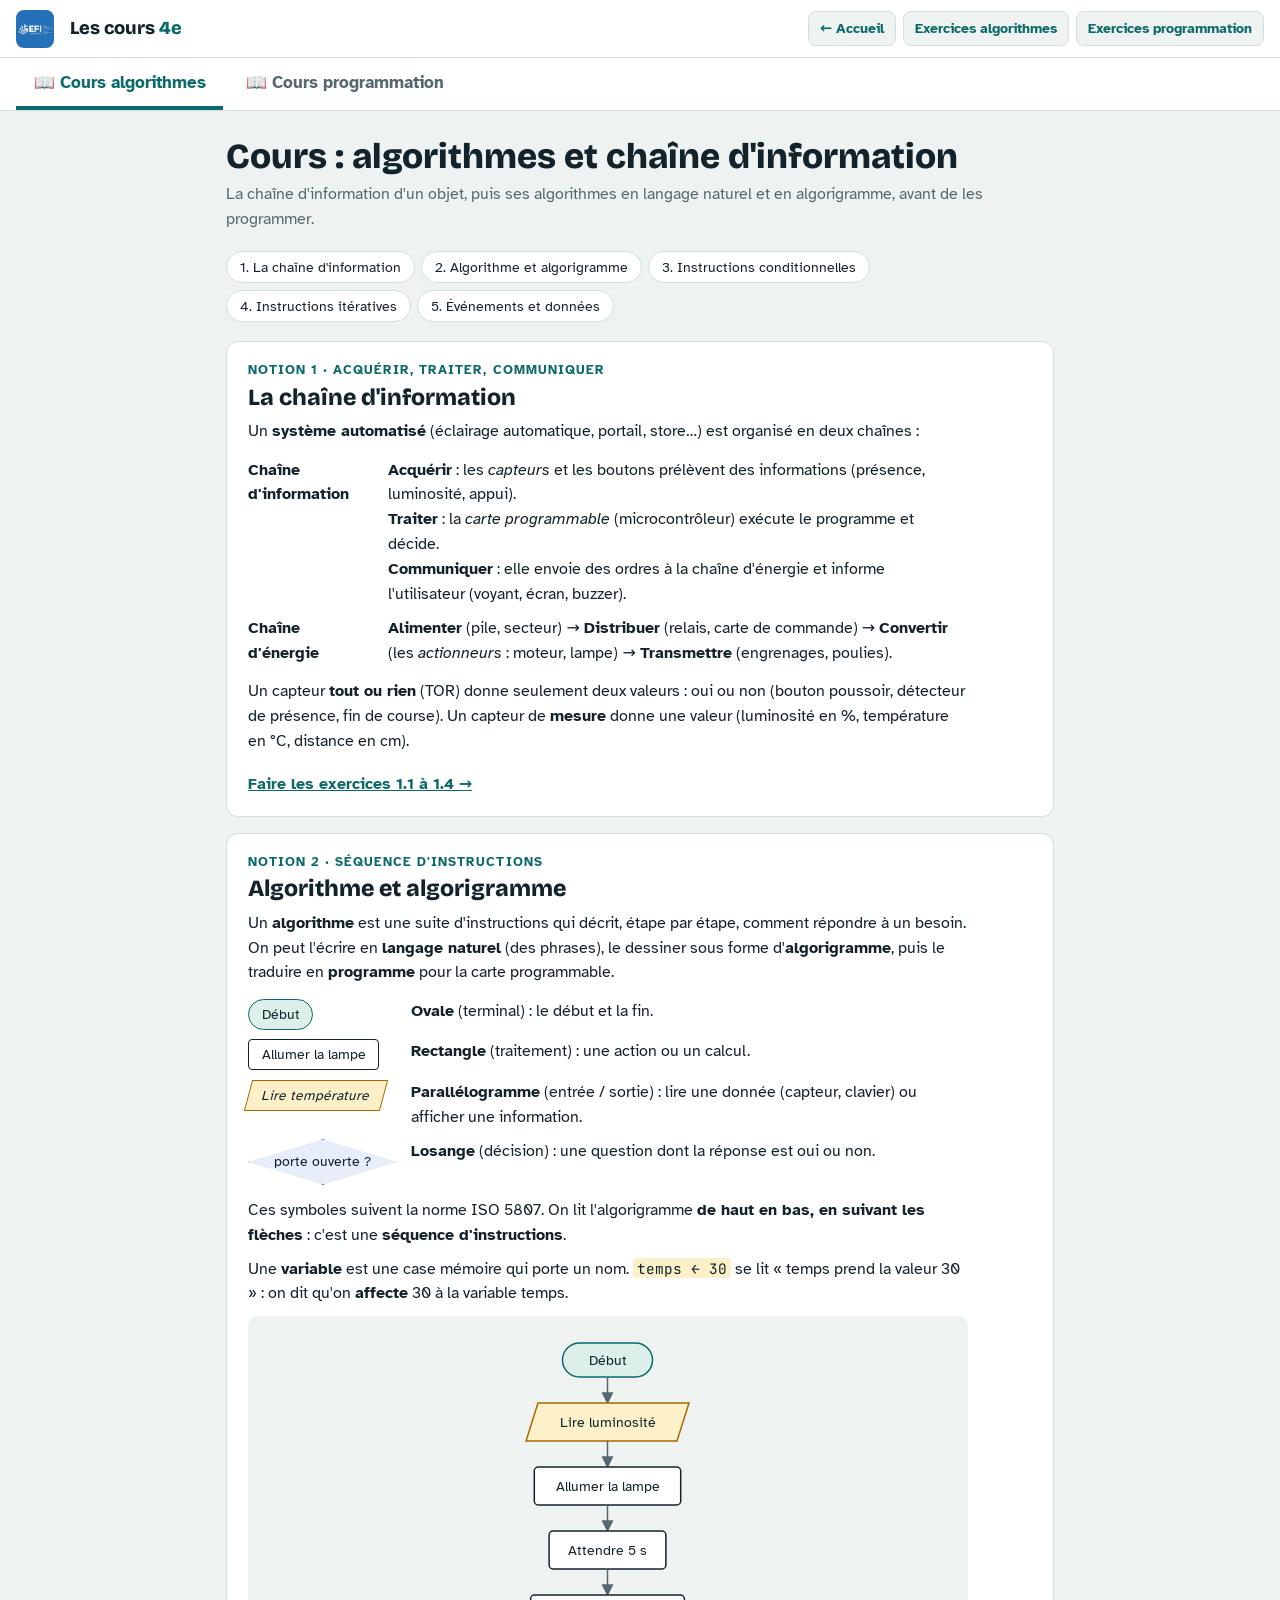
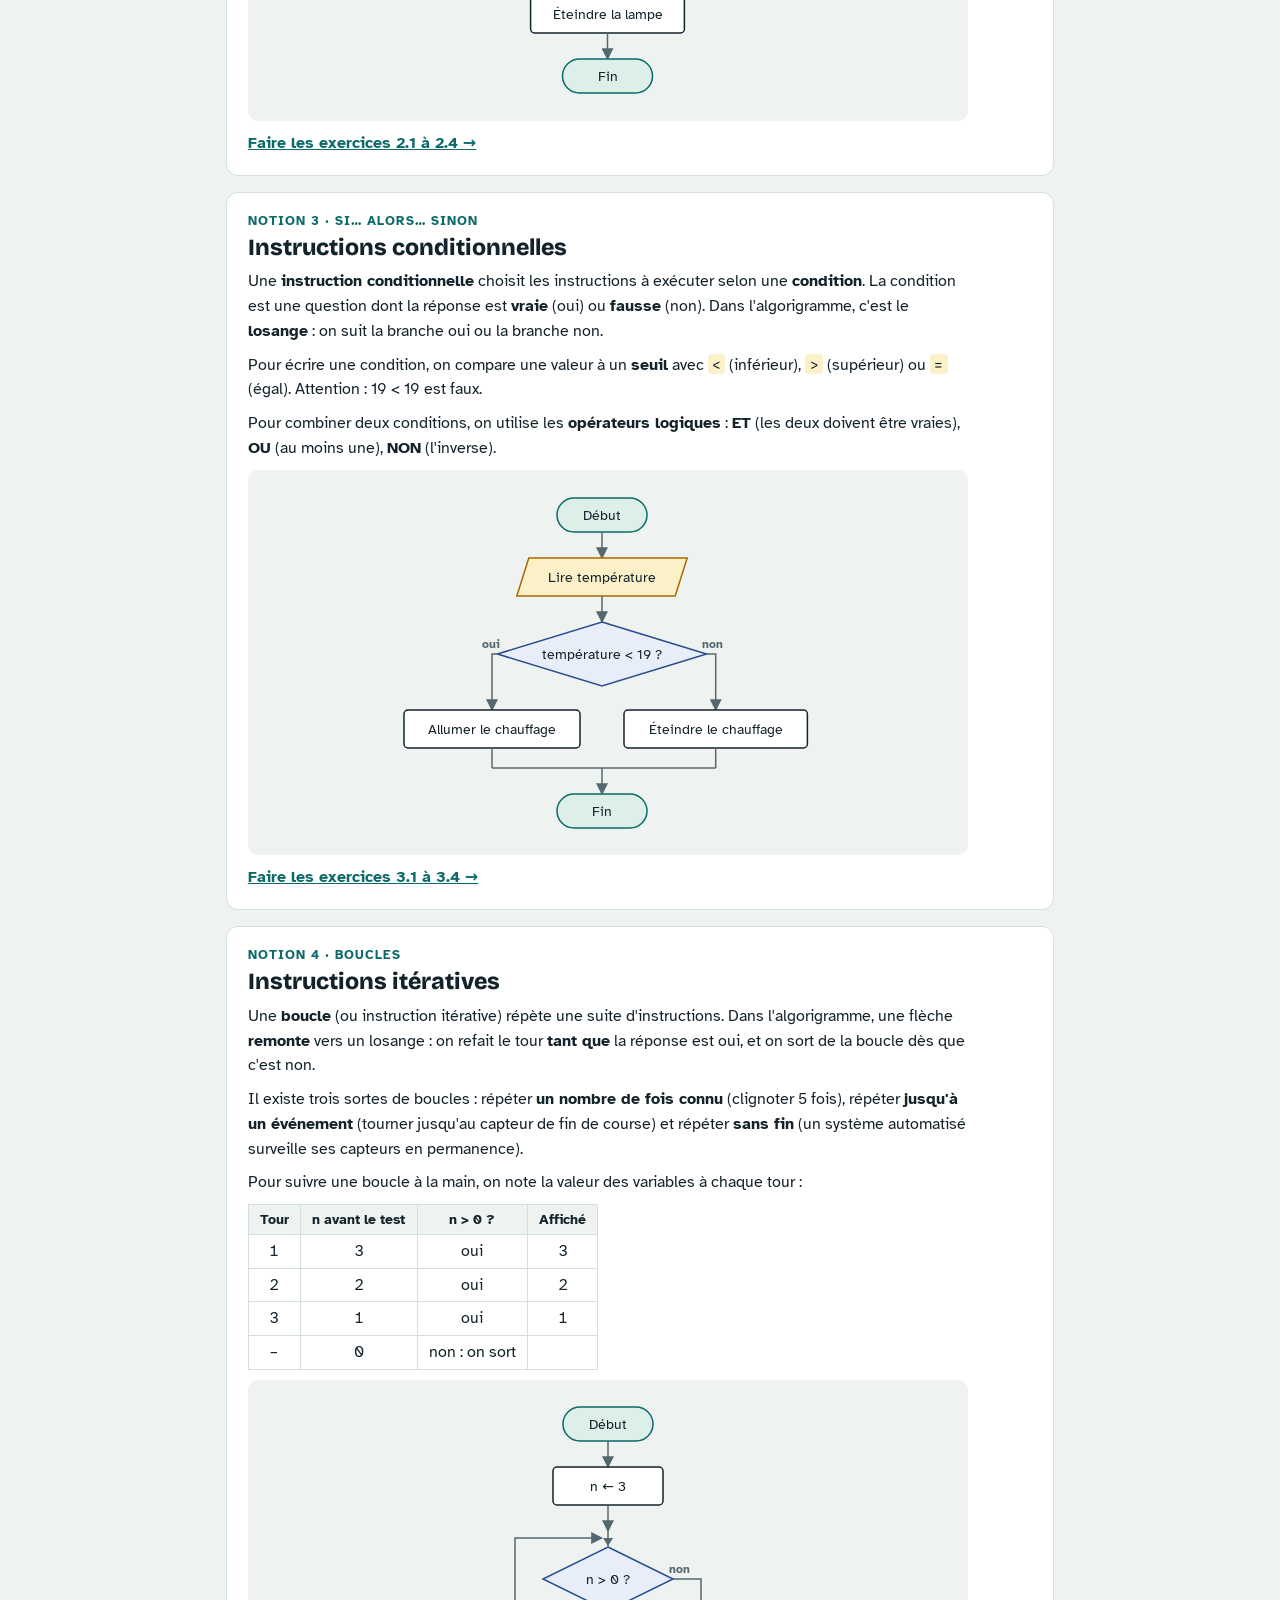
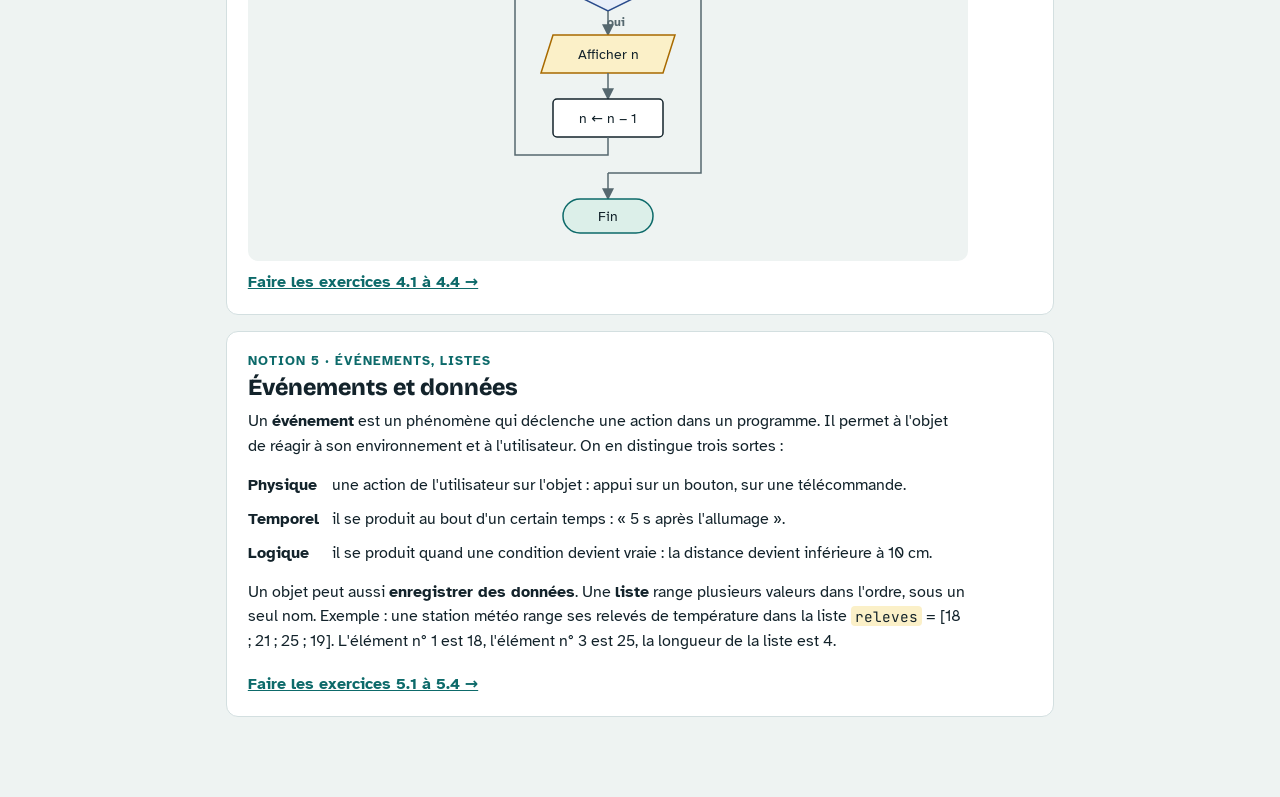
==== commit c86fc5e3: "Ajout du logo EFI Casablanca Co-Authored-By: Claude Opus 5.5 <noreply@anthropic.com> Claude-Session:" ====
--- a/cours.html
+++ b/cours.html
@@ -31,9 +31,16 @@
 .cours-schema { background: var(--fond); border-radius: 10px; padding: .6rem; }
 @media print { .barre, .onglets, .sommaire, .lien-exos { display: none; } body { background: #fff; } .lecon { break-inside: avoid; } }
 </style>
+<link rel="icon" type="image/png" href="logo-efi.png">
+<style>
+.logo-efi { width: 38px; height: 38px; border-radius: 8px; flex-shrink: 0; display: block; }
+.logo-efi.grand { width: 76px; height: 76px; border-radius: 14px; margin-bottom: .7rem; }
+.logo-efi.titre { display: inline-block; vertical-align: middle; width: 34px; height: 34px; margin-right: .5rem; }
+</style>
 </head>
 <body>
 <header class="barre">
+  <img class="logo-efi" src="logo-efi.png" alt="EFI Casablanca">
   <div class="marque">Les cours <span>4e</span></div>
   <nav class="onglets-haut droite" aria-label="Navigation">
     <a href="index.html">← Accueil</a><a href="exercices.html?p=algo">Exercices algorithmes</a><a href="exercices.html?p=blocs">Exercices programmation</a>
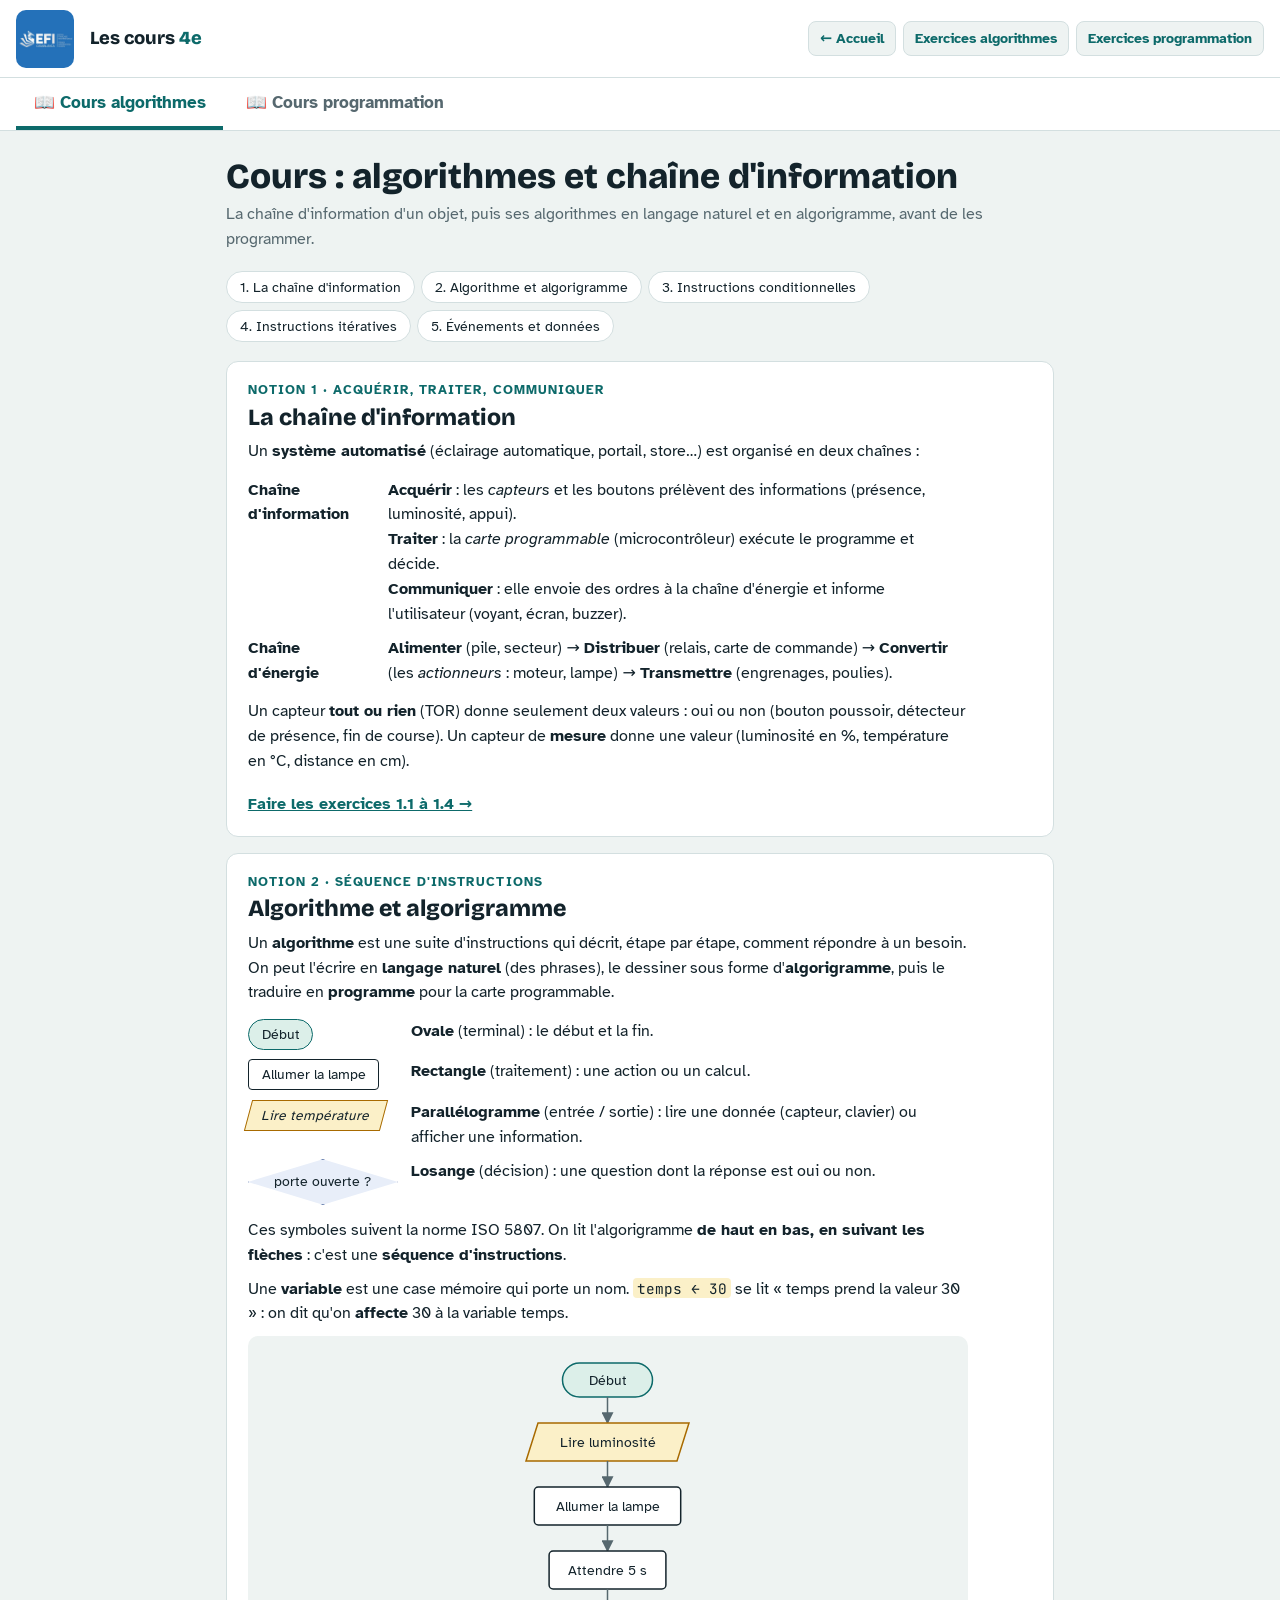
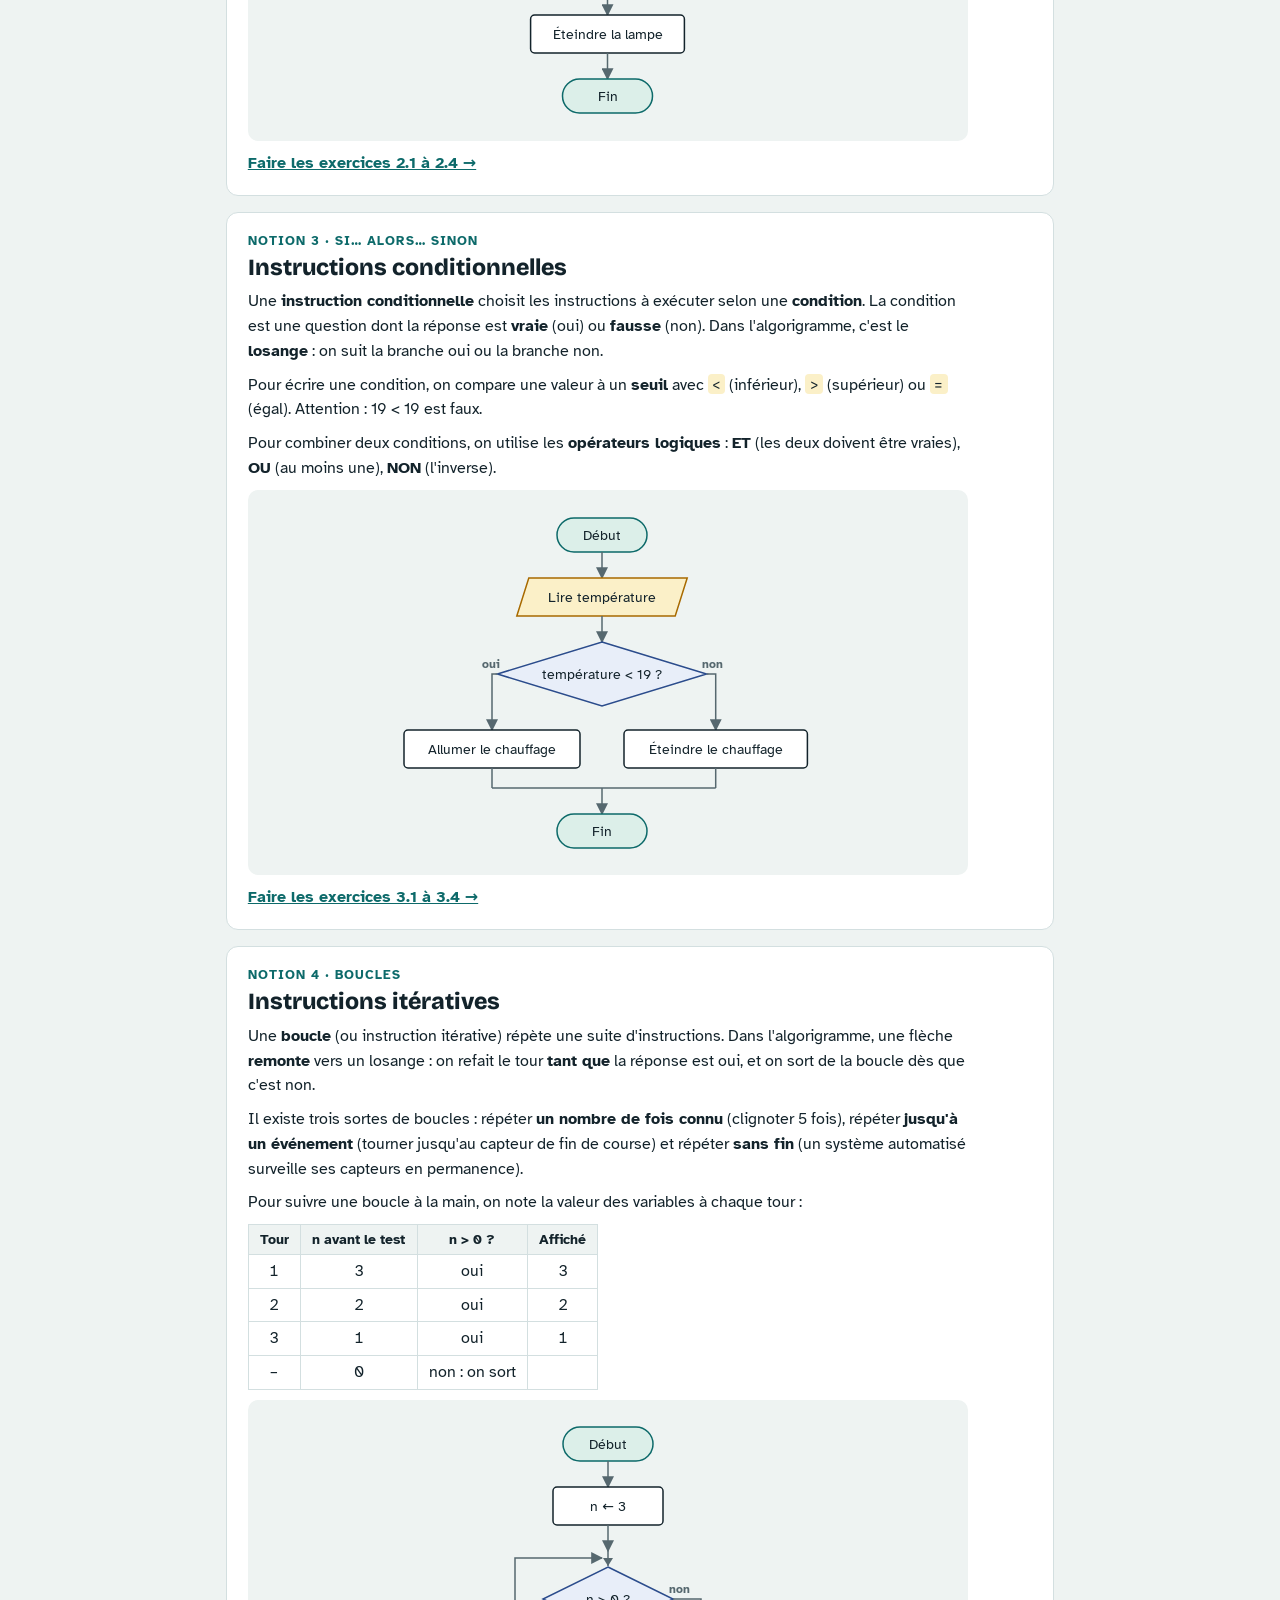
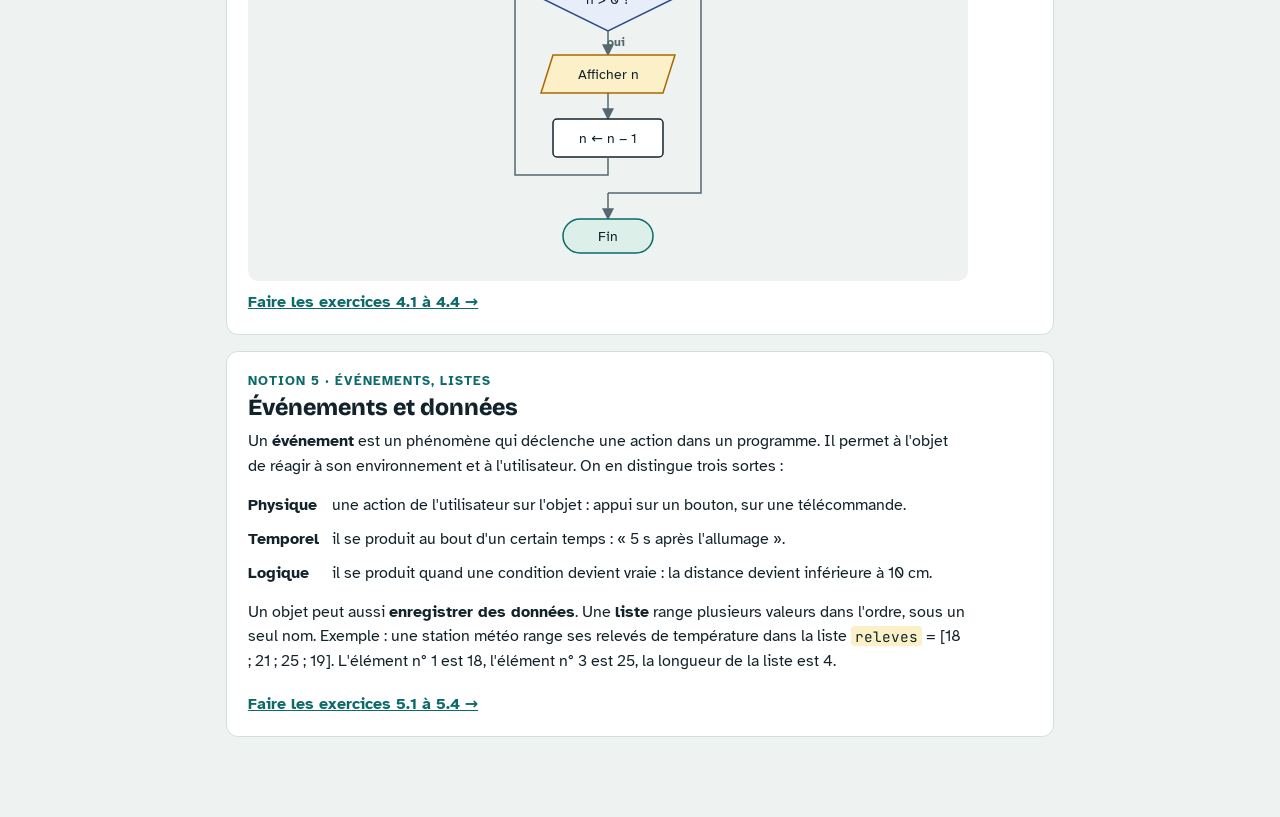
==== commit fa83c23f: "Logo EFI plus grand Co-Authored-By: Claude Opus 5.5 <noreply@anthropic.com> Claude-Session: https://" ====
--- a/cours.html
+++ b/cours.html
@@ -33,9 +33,9 @@
 </style>
 <link rel="icon" type="image/png" href="logo-efi.png">
 <style>
-.logo-efi { width: 38px; height: 38px; border-radius: 8px; flex-shrink: 0; display: block; }
-.logo-efi.grand { width: 76px; height: 76px; border-radius: 14px; margin-bottom: .7rem; }
-.logo-efi.titre { display: inline-block; vertical-align: middle; width: 34px; height: 34px; margin-right: .5rem; }
+.logo-efi { width: 58px; height: 58px; border-radius: 10px; flex-shrink: 0; display: block; }
+.logo-efi.grand { width: 150px; height: 150px; border-radius: 20px; margin-bottom: .7rem; }
+.logo-efi.titre { display: inline-block; vertical-align: middle; width: 56px; height: 56px; margin-right: .5rem; }
 </style>
 </head>
 <body>
